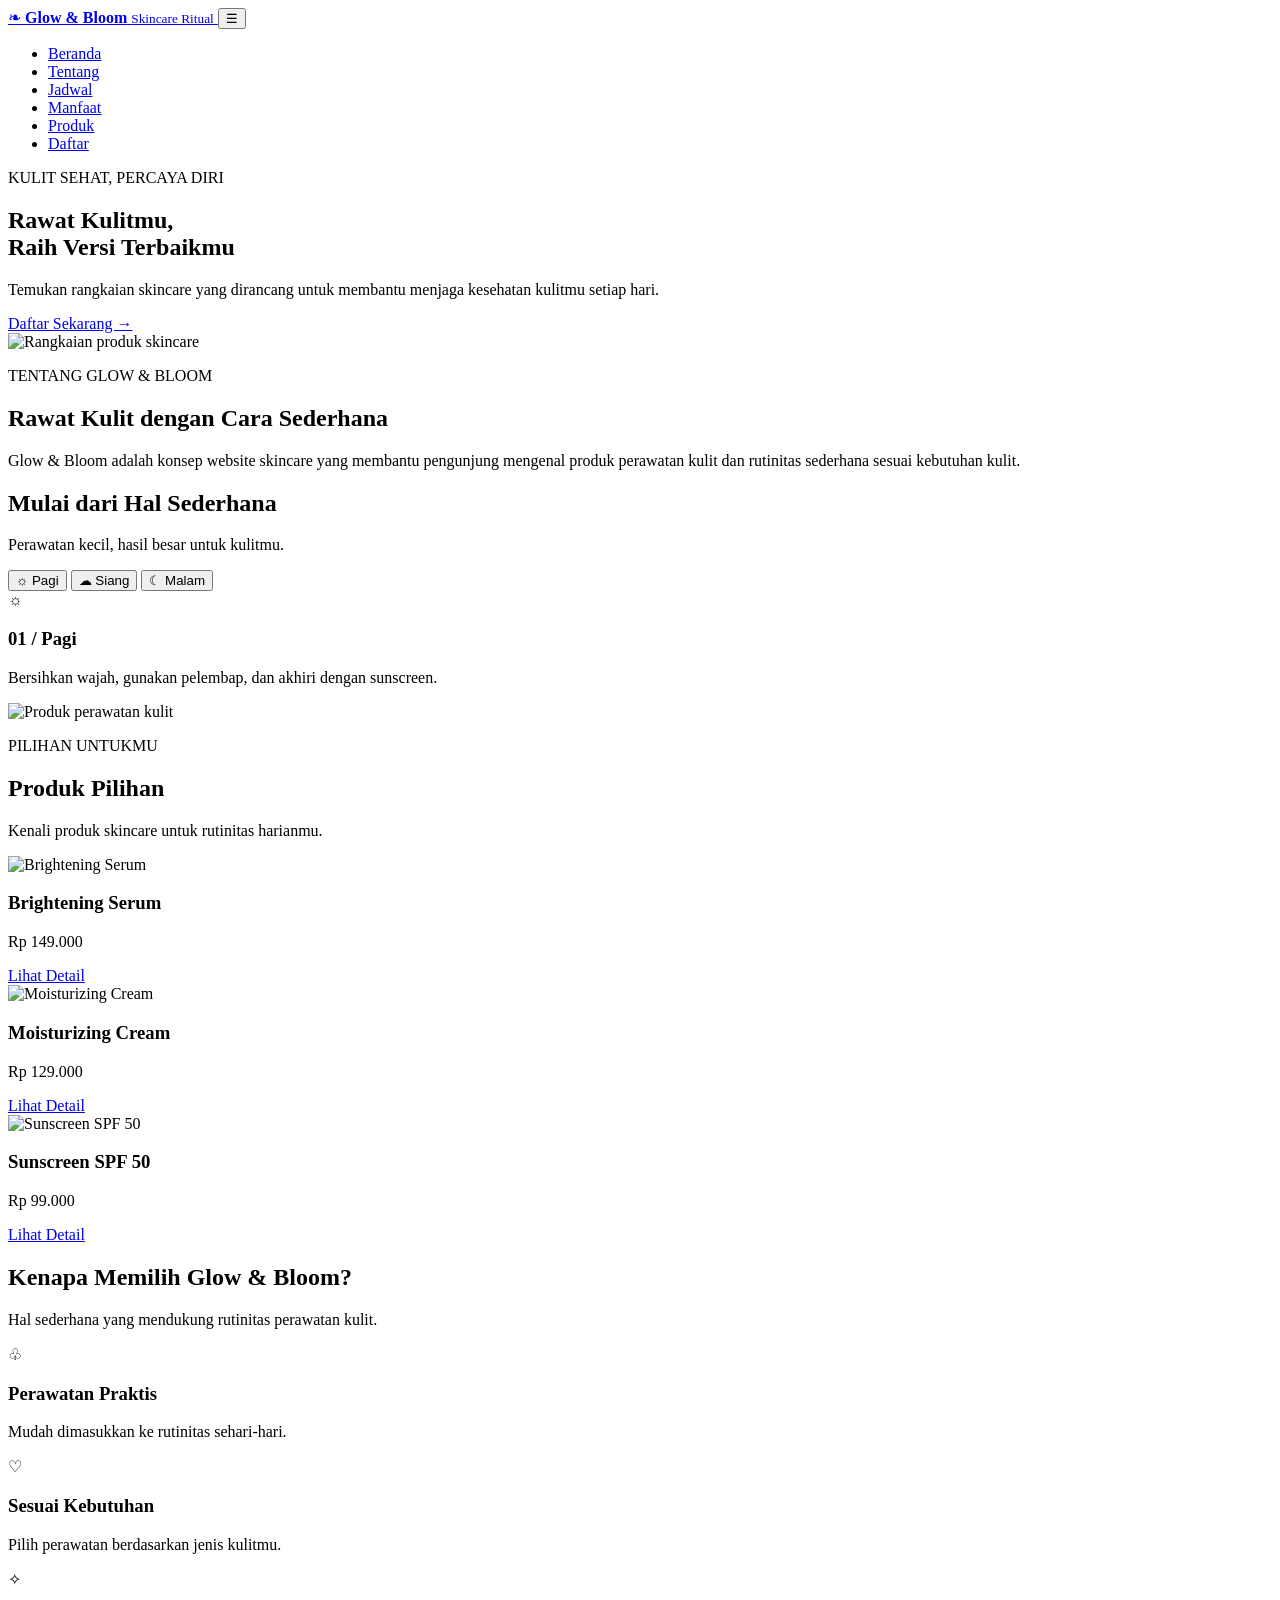
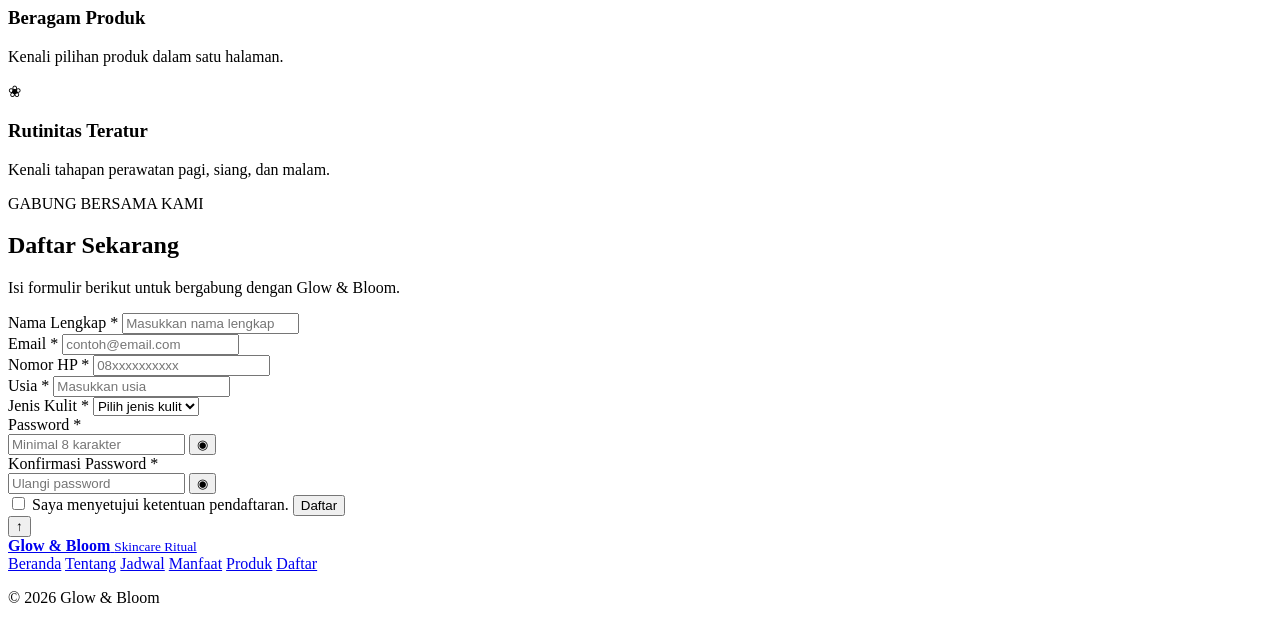
==== pertemuan10/index.html @ 9ef07e4e "Branch html" ====
<!DOCTYPE html>
<html lang="id">
<head>
    <meta charset="UTF-8">
    <meta name="viewport" content="width=device-width, initial-scale=1.0">
    <title>Glow & Bloom - Skincare Ritual</title>
    <link rel="stylesheet" href="style.css">
</head>
<body>

    <!-- NAVIGASI -->
    <header class="header">
        <nav class="navbar container">
            <a href="#beranda" class="logo">
                <span class="logo-leaf">❧</span>
                <span>
                    <strong>Glow & Bloom</strong>
                    <small>Skincare Ritual</small>
                </span>
            </a>

            <button class="menu-toggle" id="menu-toggle"
                    aria-label="Buka menu" aria-expanded="false">☰</button>

            <ul class="nav-links" id="nav-links">
                <li><a class="nav-link active" href="#beranda">Beranda</a></li>
                <li><a class="nav-link" href="#tentang">Tentang</a></li>
                <li><a class="nav-link" href="#rutinitas">Jadwal</a></li>
                <li><a class="nav-link" href="#manfaat">Manfaat</a></li>
                <li><a class="nav-link" href="#produk">Produk</a></li>
                <li><a class="nav-link" href="#daftar">Daftar</a></li>
            </ul>
        </nav>
    </header>

    <main>
        <!-- BERANDA -->
        <section class="hero" id="beranda">
            <div class="container hero-inner">
                <div class="hero-text">
                    <p class="eyebrow">KULIT SEHAT, PERCAYA DIRI</p>
                    <h1>Rawat Kulitmu,<br>Raih Versi Terbaikmu</h1>
                    <p>
                        Temukan rangkaian skincare yang dirancang untuk
                        membantu menjaga kesehatan kulitmu setiap hari.
                    </p>
                    <a href="#daftar" class="btn btn-pink">
                        Daftar Sekarang <span>→</span>
                    </a>
                </div>

                <div class="hero-image">
                    <img
                        src="https://images.unsplash.com/photo-1608248543803-ba4f8c70ae0b?auto=format&fit=crop&w=1000&q=85"
                        alt="Rangkaian produk skincare">
                </div>
            </div>
        </section>

        <!-- TENTANG -->
        <section class="about-section container section-anchor" id="tentang">
            <p class="eyebrow">TENTANG GLOW & BLOOM</p>
            <h2>Rawat Kulit dengan Cara Sederhana</h2>
            <p>
                Glow & Bloom adalah konsep website skincare yang membantu
                pengunjung mengenal produk perawatan kulit dan rutinitas
                sederhana sesuai kebutuhan kulit.
            </p>
        </section>

        <!-- JADWAL DAN TAB -->
        <section class="routine-section container section-anchor" id="rutinitas">
            <div class="section-heading">
                <h2>Mulai dari Hal Sederhana</h2>
                <p>Perawatan kecil, hasil besar untuk kulitmu.</p>
            </div>

            <div class="tabs" role="tablist" aria-label="Jadwal skincare">
                <button class="tab active" data-tab="pagi"
                        role="tab" aria-selected="true">
                    <span>☼</span> Pagi
                </button>
                <button class="tab" data-tab="siang"
                        role="tab" aria-selected="false">
                    <span>☁</span> Siang
                </button>
                <button class="tab" data-tab="malam"
                        role="tab" aria-selected="false">
                    <span>☾</span> Malam
                </button>
            </div>

            <div class="routine-card">
                <div class="routine-symbol" id="routine-symbol">☼</div>
                <div class="routine-copy">
                    <h3 id="routine-title">01 / Pagi</h3>
                    <p id="routine-description">
                        Bersihkan wajah, gunakan pelembap, dan akhiri
                        dengan sunscreen.
                    </p>
                </div>
                <img
                    src="https://images.unsplash.com/photo-1556229010-6c3f2c9ca5f8?auto=format&fit=crop&w=500&q=80"
                    alt="Produk perawatan kulit">
            </div>
        </section>

        <!-- PRODUK -->
        <section class="products-section container section-anchor" id="produk">
            <div class="section-title">
                <p class="eyebrow">PILIHAN UNTUKMU</p>
                <h2>Produk Pilihan</h2>
                <p>Kenali produk skincare untuk rutinitas harianmu.</p>
            </div>

            <div class="product-grid">
                <article class="product-card">
                    <img
                        src="https://images.unsplash.com/photo-1601049541289-9b1b7bbbfe19?auto=format&fit=crop&w=500&q=85"
                        alt="Brightening Serum">
                    <div class="product-info">
                        <h3>Brightening Serum</h3>
                        <p class="price">Rp 149.000</p>
                        <a href="#daftar" class="btn btn-small">Lihat Detail</a>
                    </div>
                </article>

                <article class="product-card">
                    <img
                        src="https://images.unsplash.com/photo-1608248543803-ba4f8c70ae0b?auto=format&fit=crop&w=500&q=85"
                        alt="Moisturizing Cream">
                    <div class="product-info">
                        <h3>Moisturizing Cream</h3>
                        <p class="price">Rp 129.000</p>
                        <a href="#daftar" class="btn btn-small">Lihat Detail</a>
                    </div>
                </article>

                <article class="product-card">
                    <img
                        src="https://images.unsplash.com/photo-1556228720-195a672e8a03?auto=format&fit=crop&w=500&q=85"
                        alt="Sunscreen SPF 50">
                    <div class="product-info">
                        <h3>Sunscreen SPF 50</h3>
                        <p class="price">Rp 99.000</p>
                        <a href="#daftar" class="btn btn-small">Lihat Detail</a>
                    </div>
                </article>
            </div>
        </section>

        <!-- MANFAAT -->
        <section class="benefits-section section-anchor" id="manfaat">
            <div class="container">
                <div class="section-heading">
                    <h2>Kenapa Memilih Glow & Bloom?</h2>
                    <p>Hal sederhana yang mendukung rutinitas perawatan kulit.</p>
                </div>

                <div class="benefits">
                    <div class="benefit-item">
                        <span>♧</span>
                        <h3>Perawatan Praktis</h3>
                        <p>Mudah dimasukkan ke rutinitas sehari-hari.</p>
                    </div>
                    <div class="benefit-item">
                        <span>♡</span>
                        <h3>Sesuai Kebutuhan</h3>
                        <p>Pilih perawatan berdasarkan jenis kulitmu.</p>
                    </div>
                    <div class="benefit-item">
                        <span>✧</span>
                        <h3>Beragam Produk</h3>
                        <p>Kenali pilihan produk dalam satu halaman.</p>
                    </div>
                    <div class="benefit-item">
                        <span>❀</span>
                        <h3>Rutinitas Teratur</h3>
                        <p>Kenali tahapan perawatan pagi, siang, dan malam.</p>
                    </div>
                </div>
            </div>
        </section>

        <!-- FORM PENDAFTARAN -->
        <section class="registration-section container section-anchor" id="daftar">
            <div class="form-card">
                <p class="eyebrow">GABUNG BERSAMA KAMI</p>
                <h2>Daftar Sekarang</h2>
                <p class="form-subtitle">
                    Isi formulir berikut untuk bergabung dengan Glow & Bloom.
                </p>

                <form id="register-form" novalidate>
                    <div class="form-group">
                        <label for="nama">Nama Lengkap *</label>
                        <input type="text" id="nama" name="nama"
                               placeholder="Masukkan nama lengkap">
                    </div>

                    <div class="form-group">
                        <label for="email">Email *</label>
                        <input type="email" id="email" name="email"
                               placeholder="contoh@email.com">
                    </div>

                    <div class="form-group">
                        <label for="telepon">Nomor HP *</label>
                        <input type="tel" id="telepon" name="telepon"
                               placeholder="08xxxxxxxxxx">
                    </div>

                    <div class="form-group">
                        <label for="usia">Usia *</label>
                        <input type="number" id="usia" name="usia"
                               placeholder="Masukkan usia" min="17">
                    </div>

                    <div class="form-group">
                        <label for="jenis-kulit">Jenis Kulit *</label>
                        <select id="jenis-kulit" name="jenis_kulit">
                            <option value="">Pilih jenis kulit</option>
                            <option value="normal">Normal</option>
                            <option value="kering">Kering</option>
                            <option value="berminyak">Berminyak</option>
                            <option value="kombinasi">Kombinasi</option>
                            <option value="sensitif">Sensitif</option>
                        </select>
                    </div>

                    <div class="form-group">
                        <label for="password">Password *</label>
                        <div class="password-wrap">
                            <input type="password" id="password" name="password"
                                   placeholder="Minimal 8 karakter">
                            <button type="button" class="toggle-password"
                                    data-target="password"
                                    aria-label="Tampilkan password">◉</button>
                        </div>
                    </div>

                    <div class="form-group">
                        <label for="konfirmasi">Konfirmasi Password *</label>
                        <div class="password-wrap">
                            <input type="password" id="konfirmasi"
                                   name="konfirmasi"
                                   placeholder="Ulangi password">
                            <button type="button" class="toggle-password"
                                    data-target="konfirmasi"
                                    aria-label="Tampilkan konfirmasi password">◉</button>
                        </div>
                    </div>

                    <label class="checkbox-label">
                        <input type="checkbox" name="persetujuan" id="persetujuan">
                        Saya menyetujui ketentuan pendaftaran.
                    </label>

                    <button type="submit" class="btn btn-submit">Daftar</button>
                    <div id="form-message" class="form-message" role="status"></div>
                </form>
            </div>
        </section>
    </main>

    <!-- KEMBALI KE ATAS -->
    <button id="back-to-top" aria-label="Kembali ke atas">↑</button>

    <!-- FOOTER -->
    <footer class="footer">
        <div class="container footer-inner">
            <a href="#beranda" class="footer-logo">
                <strong>Glow & Bloom</strong>
                <small>Skincare Ritual</small>
            </a>

            <div class="footer-links">
                <a href="#beranda">Beranda</a>
                <a href="#tentang">Tentang</a>
                <a href="#rutinitas">Jadwal</a>
                <a href="#manfaat">Manfaat</a>
                <a href="#produk">Produk</a>
                <a href="#daftar">Daftar</a>
            </div>

            <p class="copyright">© 2026 Glow & Bloom</p>
        </div>
    </footer>

    <!-- jQuery dan jQuery Validation Plugin -->
    <script src="https://code.jquery.com/jquery-3.7.1.min.js"></script>
    <script src="https://cdn.jsdelivr.net/jquery.validation/1.19.5/jquery.validate.min.js"></script>
    <script src="script.js"></script>
</body>
</html>
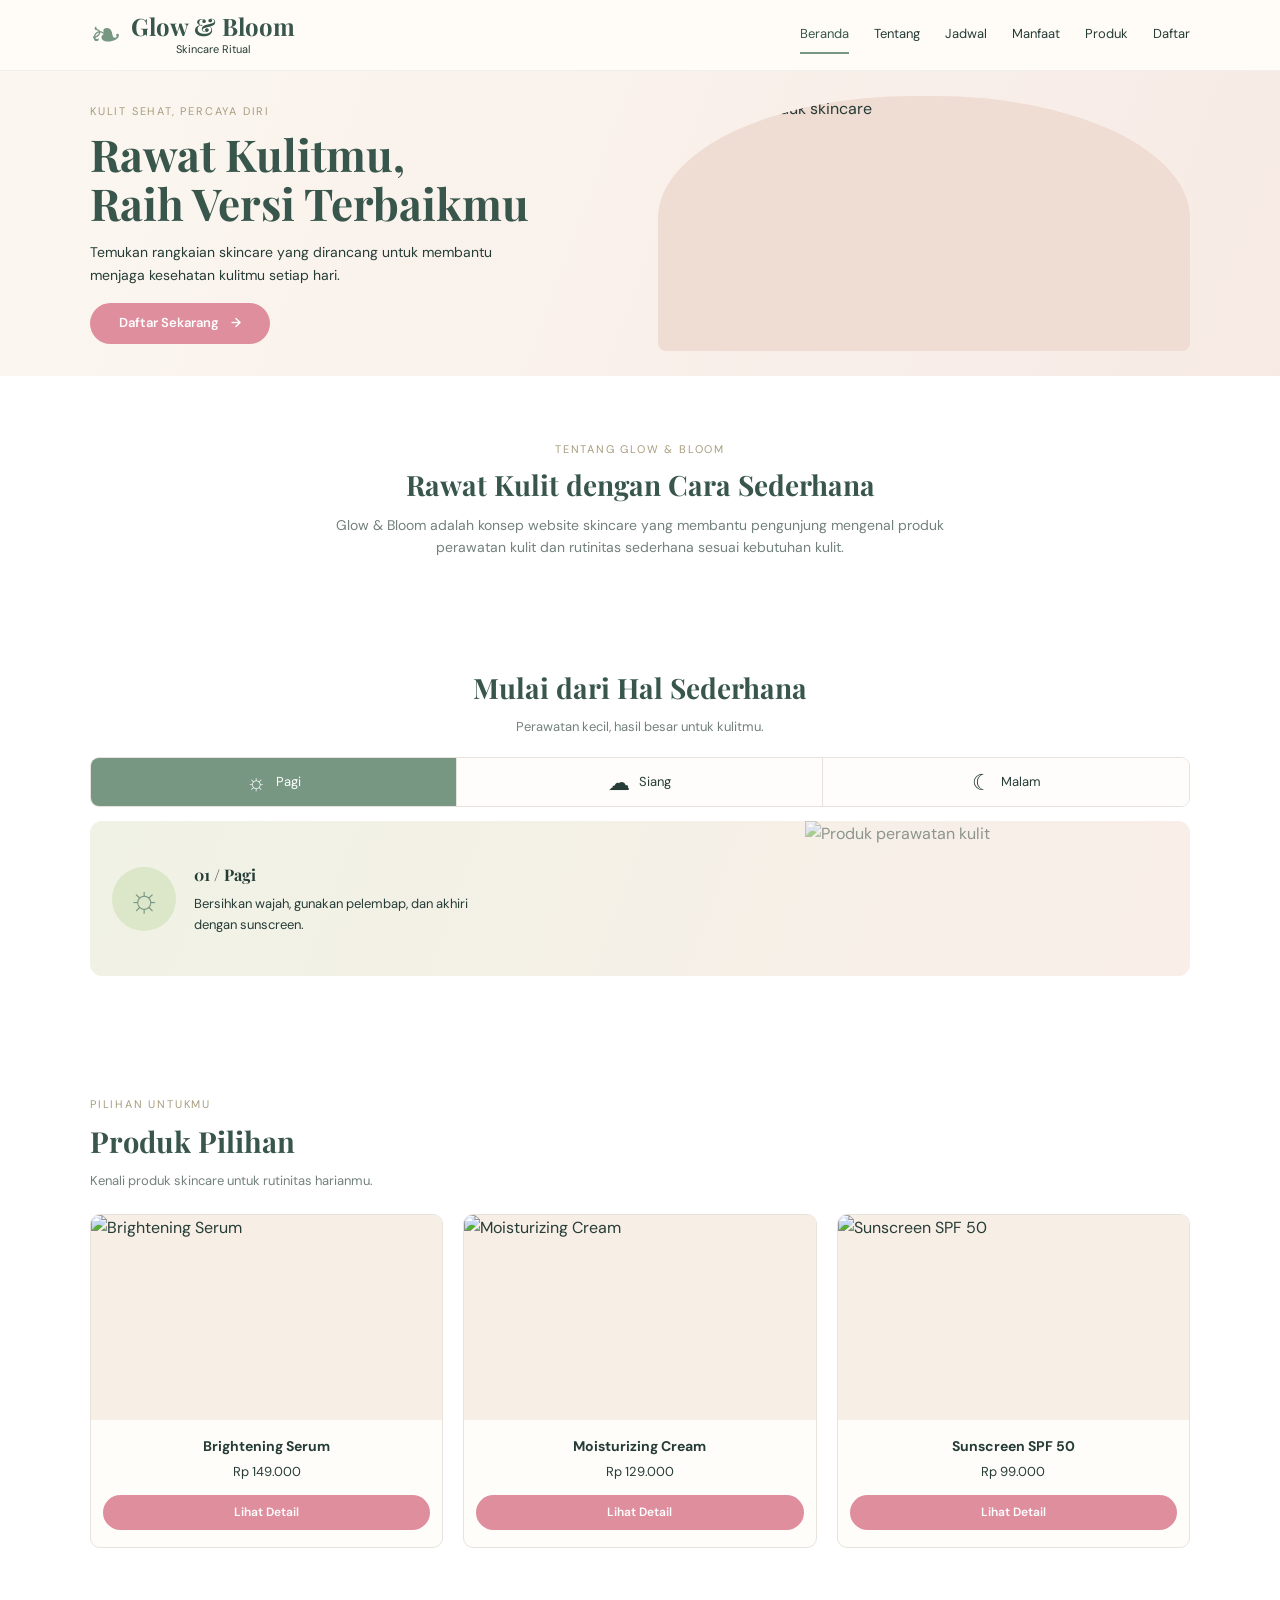
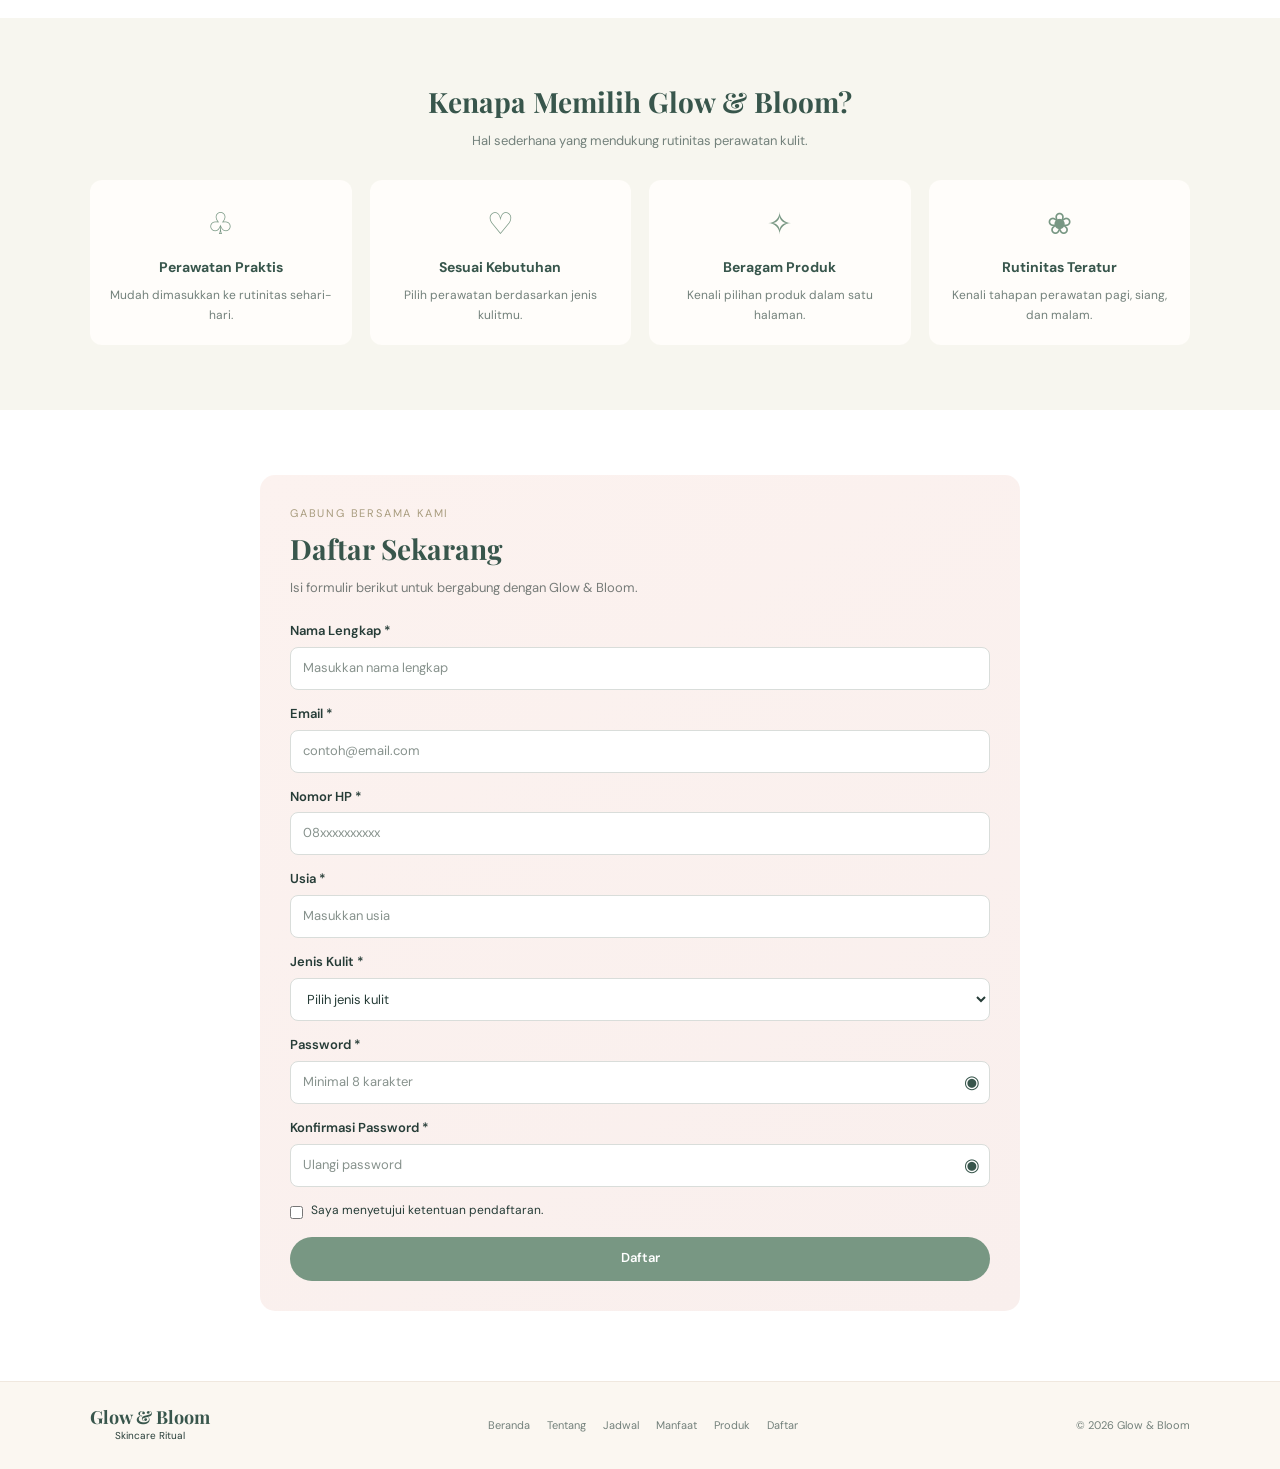
==== commit 1eaef961: "Update Wesite" ====
--- a/pertemuan10/index.html
+++ b/pertemuan10/index.html
@@ -292,4 +292,4 @@
     <script src="https://cdn.jsdelivr.net/jquery.validation/1.19.5/jquery.validate.min.js"></script>
     <script src="script.js"></script>
 </body>
-</html>+</html>
--- a/pertemuan10/style.css
+++ b/pertemuan10/style.css
@@ -0,0 +1,762 @@
+@import url('https://fonts.googleapis.com/css2?family=DM+Sans:wght@400;500;600;700&family=Playfair+Display:wght@500;600;700&display=swap');
+
+:root {
+    --green: #789783;
+    --dark-green: #38564c;
+    --pink: #df8e9e;
+    --cream: #fbf7f1;
+    --light-pink: #fcf0ee;
+    --text: #263c37;
+    --muted: #73817b;
+    --border: #e8e2dc;
+}
+
+* {
+    margin: 0;
+    padding: 0;
+    box-sizing: border-box;
+}
+
+html {
+    scroll-behavior: smooth;
+    scroll-padding-top: 85px;
+}
+
+body {
+    font-family: 'DM Sans', sans-serif;
+    color: var(--text);
+    background: #fff;
+    line-height: 1.6;
+}
+
+button, input, select {
+    font: inherit;
+}
+
+button, a {
+    -webkit-tap-highlight-color: transparent;
+}
+
+a {
+    color: inherit;
+    text-decoration: none;
+}
+
+button {
+    cursor: pointer;
+}
+
+.container {
+    width: min(1100px, 90%);
+    margin: 0 auto;
+}
+
+.section-anchor {
+    scroll-margin-top: 85px;
+}
+
+/* NAVIGASI */
+.header {
+    position: sticky;
+    top: 0;
+    z-index: 100;
+    background: rgba(255, 252, 247, 0.97);
+    border-bottom: 1px solid rgba(70, 90, 75, 0.08);
+    backdrop-filter: blur(12px);
+}
+
+.navbar {
+    min-height: 70px;
+    display: flex;
+    justify-content: space-between;
+    align-items: center;
+    gap: 25px;
+}
+
+.logo {
+    display: flex;
+    align-items: center;
+    gap: 9px;
+    flex-shrink: 0;
+}
+
+.logo-leaf {
+    color: var(--green);
+    font-size: 38px;
+}
+
+.logo strong,
+.footer-logo strong {
+    display: block;
+    font-family: 'Playfair Display', serif;
+    font-size: 24px;
+    line-height: 1.2;
+    color: var(--dark-green);
+}
+
+.logo small,
+.footer-logo small {
+    display: block;
+    text-align: center;
+    font-size: 11px;
+}
+
+.nav-links {
+    list-style: none;
+    display: flex;
+    align-items: center;
+    gap: 25px;
+}
+
+.nav-link {
+    display: block;
+    font-size: 13px;
+    padding: 8px 0;
+    border-bottom: 2px solid transparent;
+    transition: color 0.25s, border-color 0.25s;
+}
+
+.nav-link:hover,
+.nav-link.active {
+    color: var(--dark-green);
+    border-bottom-color: var(--green);
+}
+
+.menu-toggle {
+    display: none;
+    border: none;
+    background: transparent;
+    color: var(--dark-green);
+    font-size: 27px;
+}
+
+/* BERANDA */
+.hero {
+    background: linear-gradient(110deg, #fbf7f0, #f7eae5);
+    scroll-margin-top: 70px;
+}
+
+.hero-inner {
+    min-height: 285px;
+    display: grid;
+    grid-template-columns: 1fr 1fr;
+    align-items: center;
+    gap: 35px;
+}
+
+.hero-text {
+    padding: 32px 0;
+}
+
+.eyebrow {
+    color: #a89c7e;
+    letter-spacing: 1.8px;
+    font-size: 11px;
+    margin-bottom: 8px;
+}
+
+.hero h1 {
+    font-family: 'Playfair Display', serif;
+    color: var(--dark-green);
+    font-size: clamp(32px, 3.5vw, 44px);
+    line-height: 1.12;
+    margin-bottom: 14px;
+}
+
+.hero-text > p:not(.eyebrow) {
+    max-width: 420px;
+    font-size: 14px;
+    margin-bottom: 17px;
+}
+
+.btn {
+    display: inline-flex;
+    justify-content: center;
+    align-items: center;
+    gap: 12px;
+    border: none;
+    border-radius: 30px;
+    color: #fff;
+    background: var(--pink);
+    padding: 10px 24px;
+    font-size: 13px;
+    font-weight: 600;
+    transition: transform 0.25s, filter 0.25s;
+}
+
+.btn:hover {
+    transform: translateY(-2px);
+    filter: brightness(0.97);
+}
+
+.btn-pink {
+    min-width: 180px;
+}
+
+.hero-image {
+    height: 255px;
+    overflow: hidden;
+    border-radius: 48% 48% 8px 8px;
+    background: #efdcd3;
+}
+
+.hero-image img {
+    width: 100%;
+    height: 100%;
+    object-fit: cover;
+}
+
+/* TENTANG */
+.about-section {
+    padding-top: 65px;
+    padding-bottom: 65px;
+    max-width: 800px;
+    text-align: center;
+}
+
+.about-section h2,
+.section-heading h2,
+.section-title h2,
+.form-card h2 {
+    font-family: 'Playfair Display', serif;
+    color: var(--dark-green);
+    font-size: 28px;
+    line-height: 1.35;
+    margin-bottom: 10px;
+}
+
+.about-section > p:last-child {
+    max-width: 650px;
+    margin: 0 auto;
+    font-size: 14px;
+    color: var(--muted);
+}
+
+/* JADWAL DAN TAB */
+.routine-section {
+    padding-top: 45px;
+    padding-bottom: 65px;
+}
+
+.section-heading {
+    text-align: center;
+    margin-bottom: 20px;
+}
+
+.section-heading p,
+.section-title > p:last-child {
+    color: var(--muted);
+    font-size: 13px;
+}
+
+.tabs {
+    display: grid;
+    grid-template-columns: repeat(3, 1fr);
+    border: 1px solid var(--border);
+    border-radius: 9px;
+    overflow: hidden;
+    margin-bottom: 14px;
+}
+
+.tab {
+    min-height: 48px;
+    border: none;
+    border-right: 1px solid var(--border);
+    background: #fffdfb;
+    color: var(--text);
+    font-size: 13px;
+    transition: background 0.25s, color 0.25s;
+}
+
+.tab:last-child {
+    border-right: none;
+}
+
+.tab span {
+    font-size: 22px;
+    vertical-align: middle;
+    margin-right: 6px;
+}
+
+.tab.active {
+    color: #fff;
+    background: var(--green);
+}
+
+.routine-card {
+    min-height: 155px;
+    display: flex;
+    align-items: center;
+    gap: 18px;
+    position: relative;
+    overflow: hidden;
+    padding: 22px;
+    border-radius: 12px;
+    background: linear-gradient(110deg, #f0f2e5, #f9eee8);
+}
+
+.routine-symbol {
+    width: 64px;
+    height: 64px;
+    flex: 0 0 64px;
+    display: grid;
+    place-items: center;
+    border-radius: 50%;
+    background: #dce6c8;
+    color: var(--green);
+    font-size: 36px;
+}
+
+.routine-copy {
+    position: relative;
+    z-index: 2;
+    max-width: 300px;
+}
+
+.routine-copy h3 {
+    font-family: 'Playfair Display', serif;
+    font-size: 16px;
+    margin-bottom: 6px;
+}
+
+.routine-copy p {
+    font-size: 13px;
+}
+
+.routine-card > img {
+    position: absolute;
+    width: 35%;
+    height: 100%;
+    right: 0;
+    top: 0;
+    object-fit: cover;
+    opacity: 0.5;
+}
+
+/* PRODUK */
+.products-section {
+    padding-top: 55px;
+    padding-bottom: 70px;
+}
+
+.section-title {
+    margin-bottom: 22px;
+}
+
+.section-title h2 {
+    font-size: 29px;
+}
+
+.product-grid {
+    display: grid;
+    grid-template-columns: repeat(3, minmax(0, 1fr));
+    gap: 20px;
+}
+
+.product-card {
+    overflow: hidden;
+    border: 1px solid var(--border);
+    border-radius: 10px;
+    background: #fffdfa;
+    opacity: 1;
+    transition: box-shadow 0.25s, transform 0.25s;
+}
+
+.product-card:hover {
+    transform: translateY(-4px);
+    box-shadow: 0 10px 25px rgba(60, 75, 60, 0.09);
+}
+
+.product-card > img {
+    display: block;
+    width: 100%;
+    height: 205px;
+    object-fit: cover;
+    background: #f7eee6;
+}
+
+.product-info {
+    text-align: center;
+    padding: 15px 12px 17px;
+}
+
+.product-info h3 {
+    font-size: 14px;
+    margin-bottom: 5px;
+}
+
+.product-info .price {
+    font-size: 13px;
+    margin-bottom: 12px;
+}
+
+.btn-small {
+    display: flex;
+    width: 100%;
+    padding: 8px;
+    font-size: 12px;
+}
+
+/* MANFAAT */
+.benefits-section {
+    background: #f7f6ef;
+    padding: 65px 0;
+}
+
+.benefits {
+    display: grid;
+    grid-template-columns: repeat(4, 1fr);
+    gap: 18px;
+    margin-top: 28px;
+}
+
+.benefit-item {
+    text-align: center;
+    padding: 20px 12px;
+    border-radius: 12px;
+    background: #fffdfa;
+}
+
+.benefit-item span {
+    color: var(--green);
+    font-size: 30px;
+}
+
+.benefit-item h3 {
+    color: var(--dark-green);
+    font-size: 14px;
+    margin: 8px 0;
+}
+
+.benefit-item p {
+    color: var(--muted);
+    font-size: 12px;
+}
+
+/* FORM PENDAFTARAN */
+.registration-section {
+    padding-top: 65px;
+    padding-bottom: 70px;
+    max-width: 760px;
+}
+
+.form-card {
+    padding: 30px;
+    background: linear-gradient(145deg, #fcf2ef, #f9efed);
+    border-radius: 15px;
+}
+
+.form-card h2 {
+    font-size: 28px;
+}
+
+.form-subtitle {
+    color: #777c79;
+    font-size: 13px;
+    margin-bottom: 22px;
+}
+
+.form-group {
+    margin-bottom: 14px;
+}
+
+.form-group label {
+    display: block;
+    font-size: 13px;
+    font-weight: 600;
+    margin-bottom: 5px;
+}
+
+.form-group input,
+.form-group select {
+    display: block;
+    width: 100%;
+    min-height: 43px;
+    border: 1px solid #d9ddda;
+    border-radius: 8px;
+    padding: 10px 12px;
+    color: var(--text);
+    background: #fff;
+    outline: none;
+    font-size: 13px;
+    transition: border-color 0.2s, box-shadow 0.2s;
+}
+
+.form-group input:focus,
+.form-group select:focus {
+    border-color: var(--green);
+    box-shadow: 0 0 0 3px rgba(120, 151, 131, 0.12);
+}
+
+.form-group input::placeholder {
+    color: #87928d;
+}
+
+.password-wrap {
+    display: flex;
+    align-items: center;
+    position: relative;
+}
+
+.password-wrap input {
+    padding-right: 45px;
+}
+
+.toggle-password {
+    position: absolute;
+    right: 10px;
+    border: none;
+    background: transparent;
+    color: var(--dark-green);
+    font-size: 18px;
+}
+
+.checkbox-label {
+    display: flex;
+    align-items: flex-start;
+    gap: 8px;
+    font-size: 12px;
+    margin: 12px 0 17px;
+}
+
+.checkbox-label input {
+    margin-top: 5px;
+    accent-color: var(--green);
+}
+
+.btn-submit {
+    width: 100%;
+    min-height: 44px;
+    background: var(--green);
+}
+
+.error {
+    display: block;
+    color: #b94b60;
+    font-size: 11px;
+    margin-top: 4px;
+}
+
+input.error,
+select.error {
+    border-color: #d87887;
+}
+
+.form-message {
+    display: none;
+    padding: 13px;
+    margin-top: 14px;
+    border-radius: 10px;
+    background: #e8f5e8;
+    color: #286b45;
+    font-size: 13px;
+}
+
+/* KEMBALI KE ATAS */
+#back-to-top {
+    position: fixed;
+    right: 25px;
+    bottom: 25px;
+    z-index: 90;
+    display: none;
+    width: 48px;
+    height: 48px;
+    border: 2px solid #fff;
+    border-radius: 50%;
+    color: #fff;
+    background: var(--green);
+    box-shadow: 0 4px 14px rgba(40, 70, 50, 0.2);
+    font-size: 26px;
+}
+
+/* FOOTER */
+.footer {
+    background: #fbf7f1;
+    border-top: 1px solid #f0e8df;
+    padding: 25px 0;
+}
+
+.footer-inner {
+    display: flex;
+    justify-content: space-between;
+    align-items: center;
+    gap: 20px;
+}
+
+.footer-logo strong {
+    font-size: 18px;
+}
+
+.footer-logo small {
+    font-size: 10px;
+}
+
+.footer-links {
+    display: flex;
+    gap: 17px;
+    flex-wrap: wrap;
+}
+
+.footer-links a,
+.copyright {
+    color: var(--muted);
+    font-size: 11px;
+}
+
+.footer-links a:hover {
+    color: var(--dark-green);
+}
+
+/* RESPONSIVE HP DAN TABLET */
+@media (max-width: 850px) {
+    .container {
+        width: 92%;
+    }
+
+    .navbar {
+        min-height: 65px;
+    }
+
+    .menu-toggle {
+        display: block;
+    }
+
+    .nav-links {
+        display: none;
+        position: absolute;
+        top: 65px;
+        right: 4%;
+        width: min(240px, 92vw);
+        flex-direction: column;
+        align-items: stretch;
+        gap: 0;
+        padding: 10px 18px;
+        background: #fffdf9;
+        border: 1px solid var(--border);
+        border-radius: 12px;
+        box-shadow: 0 10px 30px rgba(40, 60, 50, 0.12);
+    }
+
+    .nav-link {
+        padding: 10px 4px;
+    }
+
+    .hero-inner {
+        grid-template-columns: 1fr 0.8fr;
+        gap: 18px;
+    }
+
+    .hero h1 {
+        font-size: 34px;
+    }
+
+    .benefits {
+        grid-template-columns: repeat(2, 1fr);
+    }
+
+    .footer-inner {
+        flex-wrap: wrap;
+    }
+}
+
+/* RESPONSIVE HP KECIL */
+@media (max-width: 520px) {
+    .logo strong {
+        font-size: 21px;
+    }
+
+    .logo-leaf {
+        font-size: 32px;
+    }
+
+    .hero-inner {
+        grid-template-columns: 1fr;
+        gap: 0;
+    }
+
+    .hero-text {
+        padding: 32px 0 20px;
+    }
+
+    .hero h1 {
+        font-size: 35px;
+    }
+
+    .hero-image {
+        height: 210px;
+        margin-bottom: 25px;
+        border-radius: 20px;
+    }
+
+    .about-section,
+    .routine-section,
+    .products-section,
+    .registration-section {
+        padding-top: 45px;
+        padding-bottom: 45px;
+    }
+
+    .routine-card {
+        gap: 10px;
+        padding: 12px;
+    }
+
+    .routine-symbol {
+        width: 48px;
+        height: 48px;
+        flex-basis: 48px;
+        font-size: 28px;
+    }
+
+    .routine-copy {
+        max-width: 70%;
+    }
+
+    .routine-copy p {
+        font-size: 11px;
+    }
+
+    .routine-card > img {
+        width: 30%;
+        opacity: 0.25;
+    }
+
+    .product-grid {
+        grid-template-columns: repeat(2, minmax(0, 1fr));
+        gap: 12px;
+    }
+
+    .product-card:last-child {
+        grid-column: span 2;
+    }
+
+    .product-card > img {
+        height: 145px;
+    }
+
+    .product-card:last-child > img {
+        height: 180px;
+    }
+
+    .benefits {
+        gap: 10px;
+    }
+
+    .benefit-item {
+        padding: 15px 9px;
+    }
+
+    .form-card {
+        padding: 20px;
+    }
+
+    .footer-inner {
+        flex-direction: column;
+        text-align: center;
+    }
+
+    .footer-links {
+        justify-content: center;
+        gap: 12px;
+    }
+}
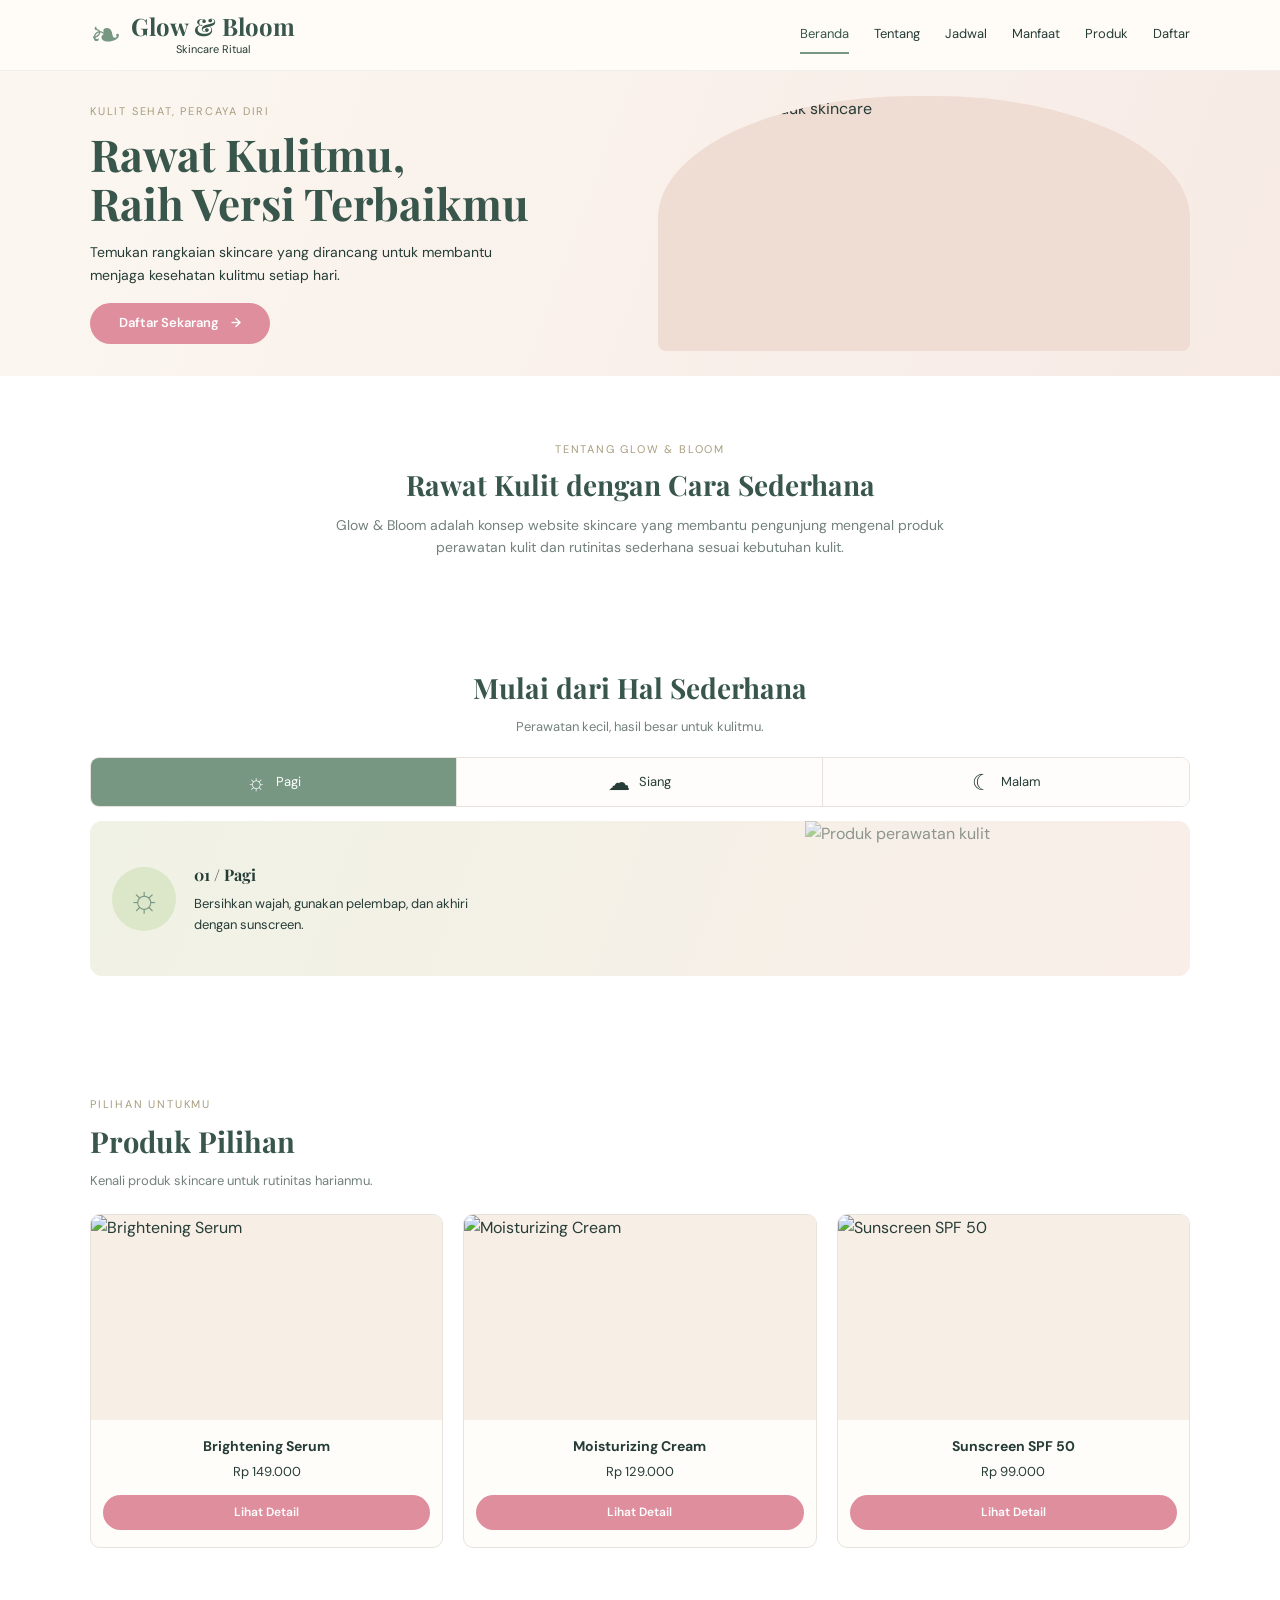
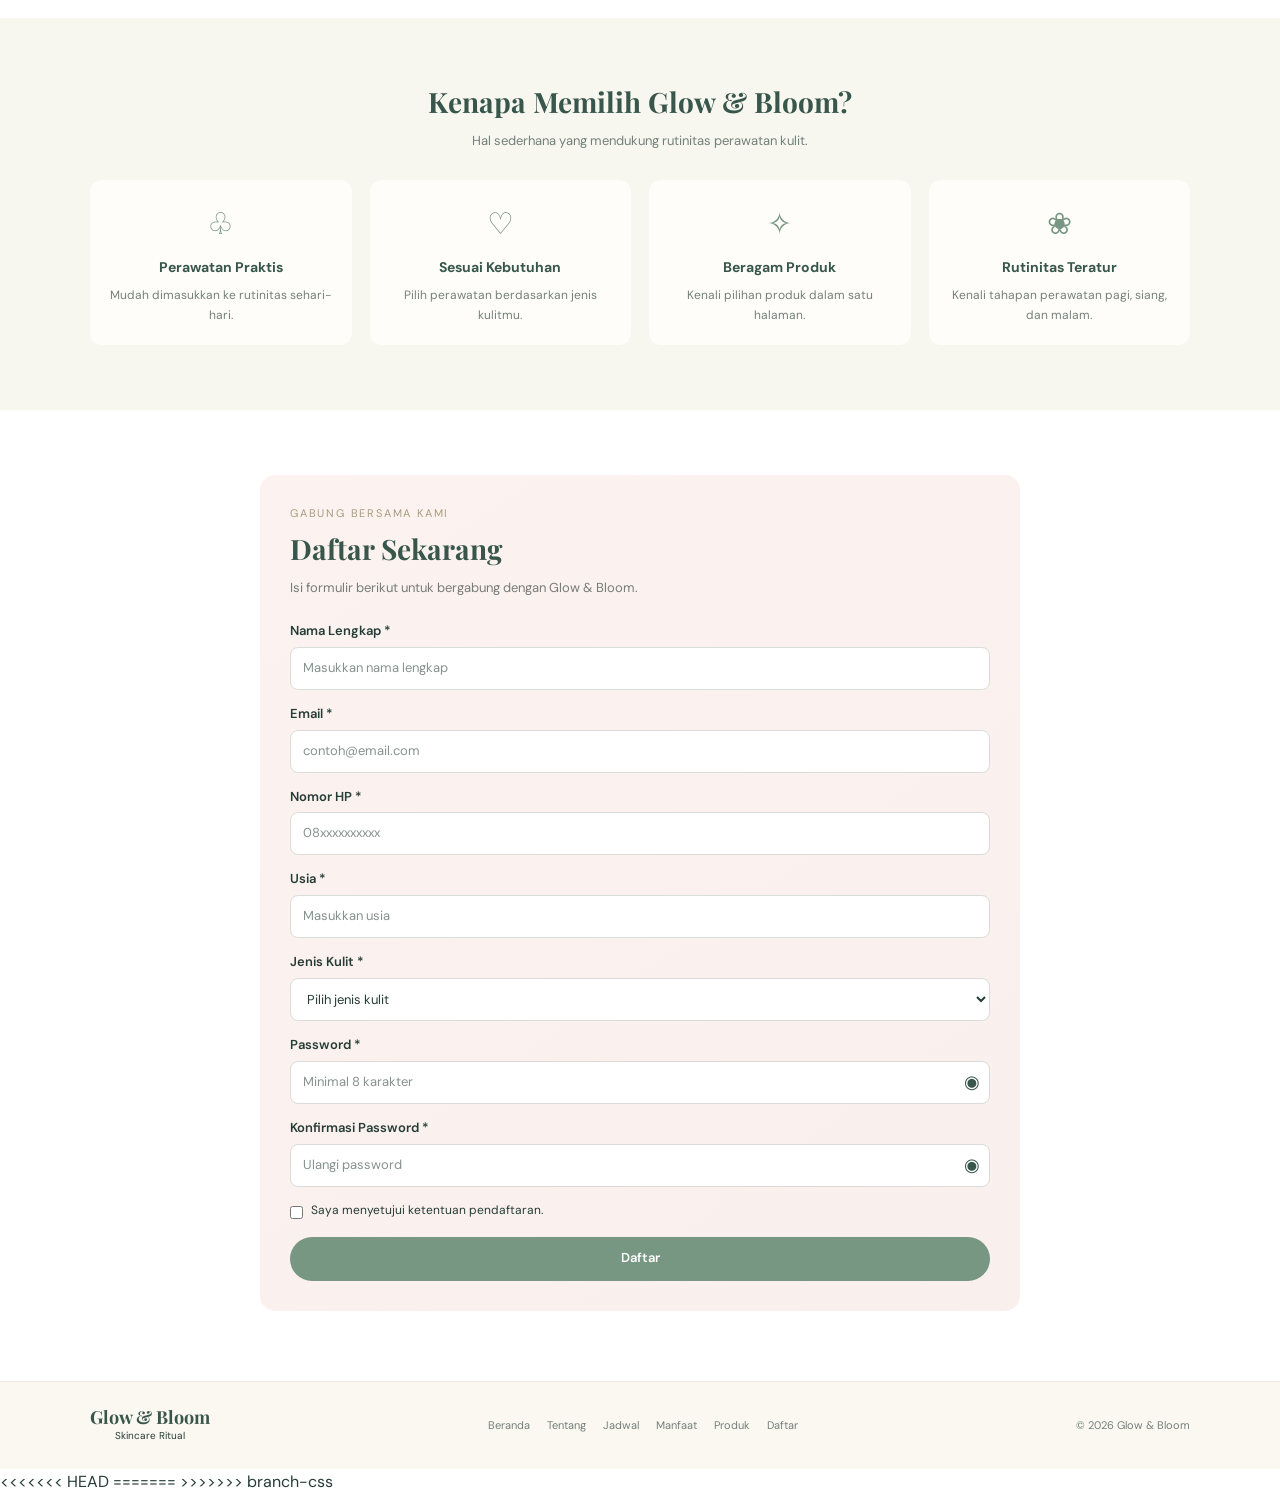
==== commit b06dbe84: "merge branch-css ke main" ====
--- a/pertemuan10/index.html
+++ b/pertemuan10/index.html
@@ -292,4 +292,8 @@
     <script src="https://cdn.jsdelivr.net/jquery.validation/1.19.5/jquery.validate.min.js"></script>
     <script src="script.js"></script>
 </body>
+<<<<<<< HEAD
 </html>
+=======
+</html>
+>>>>>>> branch-css
